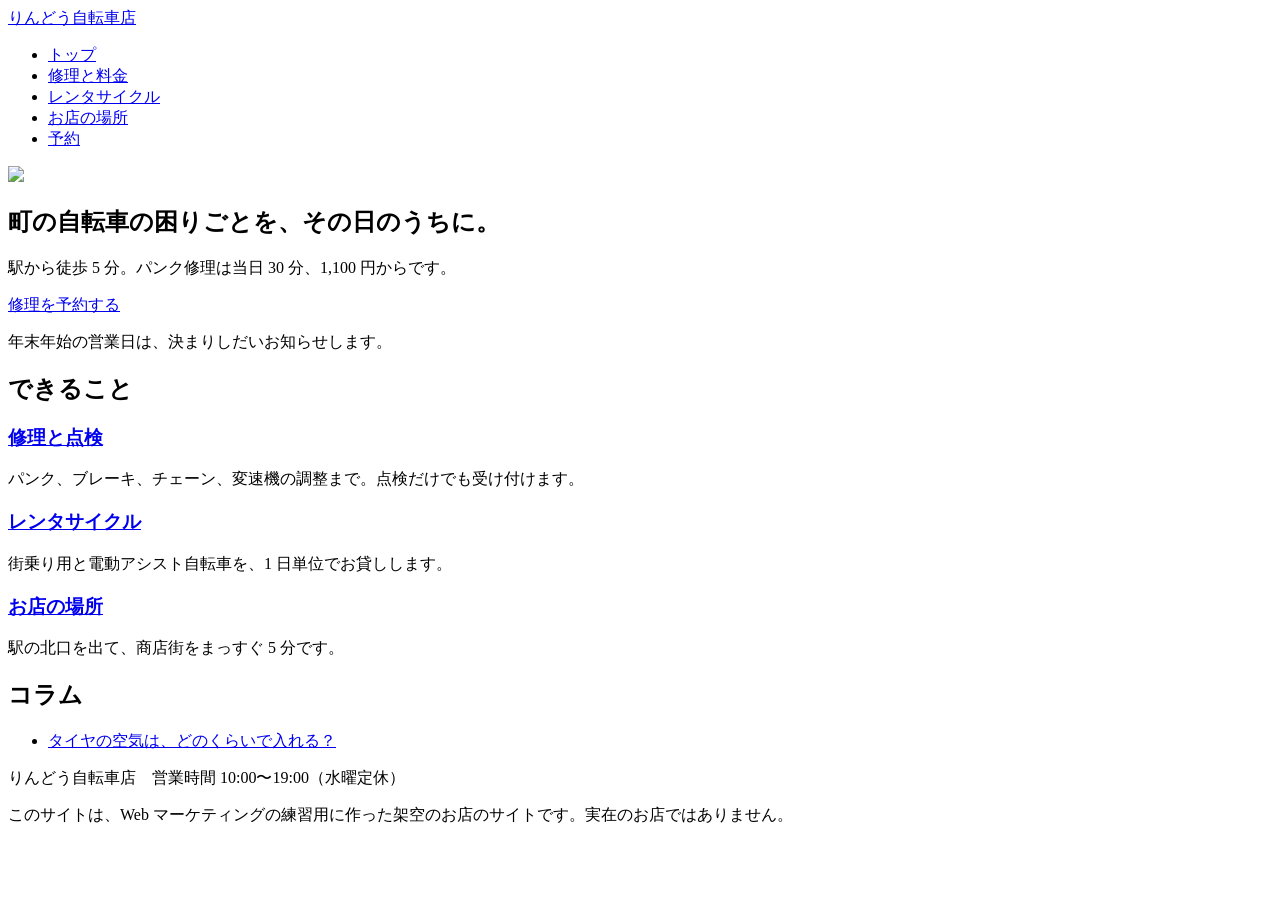
==== index.html @ eda8bb60 "Add files via upload" ====
<!DOCTYPE html>
<html lang="ja">
<head>
<meta charset="UTF-8">
<meta name="viewport" content="width=device-width, initial-scale=1">
<title>ホーム</title>
<link rel="stylesheet" href="css/style.css">
<link rel="icon" href="favicon.png">
</head>
<body>
<header class="site-header">
<div class="inner">
<a class="logo" href="index.html">りんどう自転車店</a>
<nav>
<ul>
<li><a href="index.html" aria-current="page">トップ</a></li>
<li><a href="service.html">修理と料金</a></li>
<li><a href="rental.html">レンタサイクル</a></li>
<li><a href="access.html">お店の場所</a></li>
<li><a href="reserve.html">予約</a></li>
</ul>
</nav>
</div>
</header>
<main class="inner">
<section class="hero">
<img src="images/hero.jpg" loading="lazy">
<div class="hero-text">
<h1 class="lead">町の自転車の困りごとを、その日のうちに。</h1>
<p>駅から徒歩 5 分。パンク修理は当日 30 分、1,100 円からです。</p>
<p><a class="btn" href="reserve.html">修理を予約する</a></p>
</div>
</section>
<p class="notice">年末年始の営業日は、決まりしだいお知らせします。</p>
<section>
<h2>できること</h2>
<div class="cards">
<div class="card">
<h3><a href="service.html">修理と点検</a></h3>
<p>パンク、ブレーキ、チェーン、変速機の調整まで。点検だけでも受け付けます。</p>
</div>
<div class="card">
<h3><a href="rental.html">レンタサイクル</a></h3>
<p>街乗り用と電動アシスト自転車を、1 日単位でお貸しします。</p>
</div>
<div class="card">
<h3><a href="access.html">お店の場所</a></h3>
<p>駅の北口を出て、商店街をまっすぐ 5 分です。</p>
</div>
</div>
</section>
<section>
<h2>コラム</h2>
<ul class="list">
<li><a href="column-tire.html">タイヤの空気は、どのくらいで入れる？</a></li>
</ul>
</section>
</main>
<footer class="site-footer">
<div class="inner">
<p>りんどう自転車店　営業時間 10:00〜19:00（水曜定休）</p>
<p class="practice">このサイトは、Web マーケティングの練習用に作った架空のお店のサイトです。実在のお店ではありません。</p>
</div>
</footer>
</body>
</html>
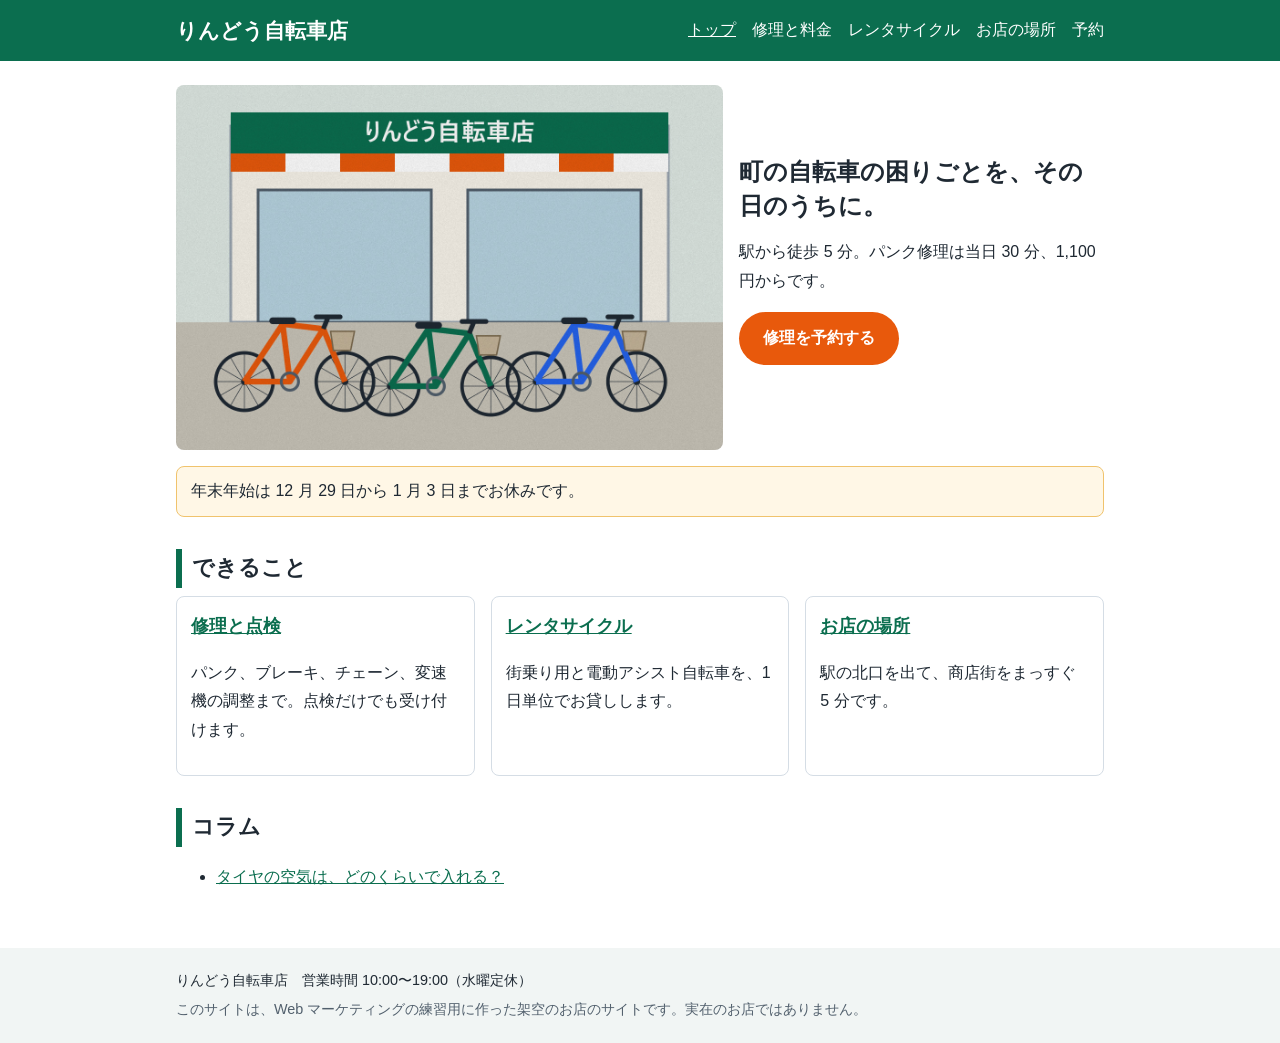
==== commit f3575c1b: "Update holiday notice in index.html" ====
--- a/index.html
+++ b/index.html
@@ -31,7 +31,7 @@
 <p><a class="btn" href="reserve.html">修理を予約する</a></p>
 </div>
 </section>
-<p class="notice">年末年始の営業日は、決まりしだいお知らせします。</p>
+<p class="notice">年末年始は 12 月 29 日から 1 月 3 日までお休みです。</p>
 <section>
 <h2>できること</h2>
 <div class="cards">
--- a/css/style.css
+++ b/css/style.css
@@ -0,0 +1,33 @@
+*{box-sizing:border-box}
+body{margin:0;font-family:"Hiragino Sans","Noto Sans JP","Yu Gothic UI","Meiryo",sans-serif;color:#1f2933;line-height:1.8;background:#fff}
+a{color:#0b6e4f}
+img{max-width:100%;height:auto;display:block;border-radius:8px}
+.inner{max-width:960px;margin:0 auto;padding:0 16px}
+.site-header{background:#0b6e4f;color:#fff}
+.site-header .inner{display:flex;flex-wrap:wrap;align-items:center;justify-content:space-between;gap:8px;padding-top:12px;padding-bottom:12px}
+.logo{color:#fff;font-weight:700;font-size:1.3rem;text-decoration:none}
+.site-header ul{display:flex;flex-wrap:wrap;gap:4px 16px;list-style:none;margin:0;padding:0}
+.site-header nav a{color:#fff;text-decoration:none}
+.site-header nav a[aria-current]{text-decoration:underline}
+main.inner{padding-top:24px;padding-bottom:40px}
+h1,.page-title{font-size:1.8rem;line-height:1.4;margin:0 0 16px;font-weight:700}
+h2{font-size:1.35rem;margin:32px 0 8px;border-left:6px solid #0b6e4f;padding-left:10px}
+h3{font-size:1.1rem;margin:0 0 4px}
+.hero{display:grid;gap:16px}
+.hero-text .lead{font-size:1.5rem;font-weight:700;margin:0 0 8px}
+.notice{background:#fff7e6;border:1px solid #f0c36d;border-radius:8px;padding:10px 14px}
+.cards{display:grid;gap:16px}
+.card{border:1px solid #d5dde5;border-radius:8px;padding:14px}
+.btn{display:inline-block;background:#e8590c;color:#fff;text-decoration:none;font-weight:700;padding:12px 24px;border-radius:999px;border:0;font-size:1rem;cursor:pointer;font-family:inherit}
+.btn:hover{background:#c94a06}
+table{border-collapse:collapse;width:100%;margin:12px 0}
+th,td{border:1px solid #d5dde5;padding:8px 10px;text-align:left;vertical-align:top}
+th{background:#f1f5f4}
+.breadcrumb{font-size:.9rem;margin:0 0 8px}
+.author{color:#52606d;font-size:.95rem}
+.reserve label{display:block;font-weight:700}
+.reserve select{font-size:1rem;padding:6px;min-width:240px;max-width:100%}
+.site-footer{background:#f1f5f4;font-size:.9rem;padding:16px 0}
+.site-footer p{margin:4px 0}
+.practice{color:#52606d}
+@media (min-width:720px){.hero{grid-template-columns:3fr 2fr;align-items:center}.cards{grid-template-columns:repeat(3,1fr)}}
